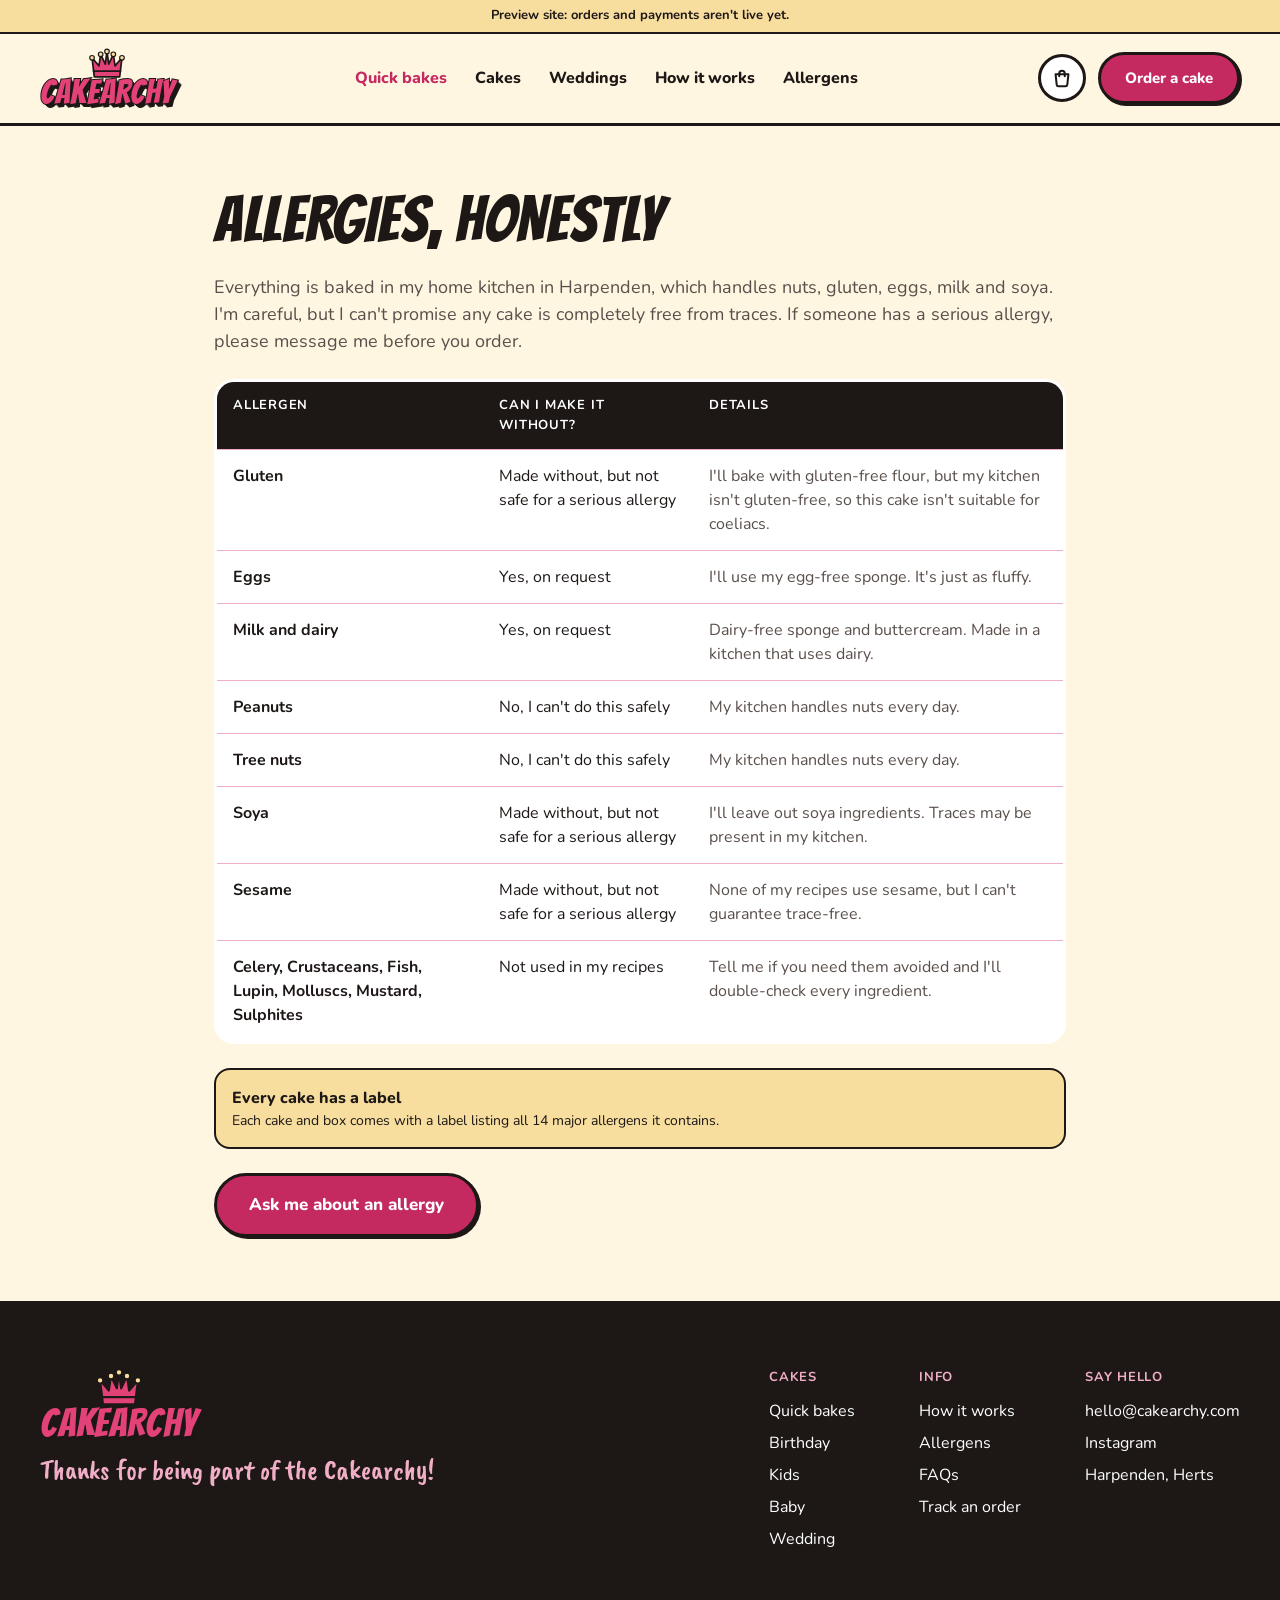
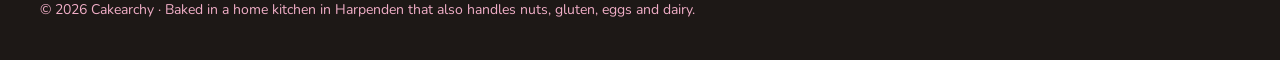
==== allergens.html @ 48535d92 "Order step 1: idea box and phone call promise Co-Authored-By: Claude Opus 5.5 <noreply@anthropic.com" ====
<!DOCTYPE html>
<html lang="en-GB">
<head>
  <meta charset="utf-8">
  <meta name="viewport" content="width=device-width, initial-scale=1">
  <title>Allergens · Cakearchy</title>
  <link rel="icon" href="assets/favicon.svg" type="image/svg+xml">
  <link rel="preconnect" href="https://fonts.googleapis.com"><link rel="preconnect" href="https://fonts.gstatic.com" crossorigin>
  <link href="https://fonts.googleapis.com/css2?family=Bangers&family=Caveat+Brush&family=Kaushan+Script&family=Nunito:wght@400;700;800&display=swap" rel="stylesheet">
  <link rel="stylesheet" href="css/styles.css?v=7">
  <style>
    table { width: 100%; border-collapse: collapse; border: 3px solid var(--border); border-radius: 20px; overflow: hidden; background: var(--bg-surface); }
    th, td { text-align: left; padding: 14px 16px; border-bottom: 1px solid var(--pink-200); vertical-align: top; }
    th { background: var(--bg-inverse); color: #fff; font-size: 13px; letter-spacing: .06em; text-transform: uppercase; }
  </style>
</head>
<body>
  <div id="site-header"></div>
  <main>
    <section class="section">
      <div class="wrap" style="max-width:900px;display:grid;gap:24px">
        <h1 class="display-l">ALLERGIES, HONESTLY</h1>
        <p class="lead">Everything is baked in my home kitchen in Harpenden, which handles nuts, gluten, eggs, milk and soya. I'm careful, but I can't promise any cake is completely free from traces. If someone has a serious allergy, please message me before you order.</p>
        <div id="table"></div>
        <div class="notice info"><div><strong>Every cake has a label</strong><p>Each cake and box comes with a label listing all 14 major allergens it contains.</p></div></div>
        <a class="btn btn-primary btn-lg" style="justify-self:start" href="mailto:hello@cakearchy.com?subject=Allergy question">Ask me about an allergy</a>
      </div>
    </section>
  </main>
  <div id="site-footer"></div>
  <script src="js/config.js?v=7"></script>
  <script src="js/site.js?v=7"></script>
  <script>
    document.addEventListener('DOMContentLoaded', () => {
      const { C } = window.CA;
      const say = { yes: 'Yes, on request', ingredients: 'Made without, but not safe for a serious allergy', no: 'No, I can\'t do this safely' };
      document.getElementById('table').innerHTML = `<table><thead><tr><th>Allergen</th><th>Can I make it without?</th><th>Details</th></tr></thead><tbody>${
        C.allergens.map(a => `<tr><td><strong>${a.name}</strong></td><td>${say[a.can]}</td><td class="muted">${a.okBody || 'My kitchen handles nuts every day.'}</td></tr>`).join('')}
        <tr><td><strong>${C.otherAllergens.join(', ')}</strong></td><td>Not used in my recipes</td><td class="muted">Tell me if you need them avoided and I'll double-check every ingredient.</td></tr></tbody></table>`;
    });
  </script>
</body>
</html>
---- css/styles.css ----
/* Cakearchy design tokens. These mirror the Figma variables. */
:root {
  --pink-50: #FCE8EF;
  --pink-200: #F1AEC7;
  --pink-500: #E34278;
  --pink-600: #C42A60;
  --butter-100: #FFF6E1;
  --butter-300: #F7DD9E;
  --cherry-600: #C1282B;
  --ink-600: #5A4F4B;
  --ink-900: #1D1816;
  --white: #FFFFFF;

  --bg-page: var(--butter-100);
  --bg-surface: var(--white);
  --bg-brand: var(--pink-500);
  --bg-brand-soft: var(--pink-200);
  --bg-brand-subtle: var(--pink-50);
  --bg-action: var(--pink-600);
  --bg-accent: var(--butter-300);
  --bg-inverse: var(--ink-900);
  --text: var(--ink-900);
  --text-2: var(--ink-600);
  --text-brand: var(--pink-600);
  --text-inv: var(--white);
  --border: var(--ink-900);

  --s-xs: 4px; --s-sm: 8px; --s-md: 12px; --s-lg: 16px; --s-xl: 24px; --s-2xl: 32px; --s-3xl: 48px; --s-4xl: 64px;
  --r-sm: 8px; --r-md: 16px; --r-lg: 24px; --r-full: 999px;
  --shadow: 4px 4px 0 var(--ink-900);
  --shadow-sm: 2px 2px 0 var(--ink-900);

  --font-display: 'Bangers', 'Impact', sans-serif;
  --font-body: 'Nunito', 'Avenir', system-ui, sans-serif;
  --font-hand: 'Caveat Brush', cursive;
  --font-script: 'Kaushan Script', cursive;

  --max: 1200px;
}

* { box-sizing: border-box; }
html { scroll-behavior: smooth; }
body {
  margin: 0; background: var(--bg-page); color: var(--text);
  font-family: var(--font-body); font-size: 16px; line-height: 1.5;
  -webkit-font-smoothing: antialiased;
}
img { max-width: 100%; display: block; }
a { color: inherit; }
button, input, select, textarea { font: inherit; color: inherit; }
:focus-visible { outline: 3px solid var(--pink-600); outline-offset: 3px; }

.wrap { width: 100%; max-width: calc(var(--max) + 2 * var(--s-xl)); margin: 0 auto; padding: 0 var(--s-xl); }
.sr-only { position: absolute; width: 1px; height: 1px; overflow: hidden; clip: rect(0 0 0 0); white-space: nowrap; }

/* Type */
.display-xl, .display-l, .display-m, h1, h2 { font-family: var(--font-display); font-weight: 400; letter-spacing: 0.01em; line-height: 0.95; margin: 0; }
.display-xl { font-size: clamp(56px, 9vw, 112px); }
.display-l, h2 { font-size: clamp(40px, 5.5vw, 64px); }
.display-m { font-size: clamp(28px, 3.5vw, 40px); }
h3 { font-size: 24px; font-weight: 800; line-height: 1.25; margin: 0; }
h4 { font-size: 18px; font-weight: 800; line-height: 1.3; margin: 0; }
p { margin: 0; }
.lead { font-size: 18px; color: var(--text-2); }
.label { font-size: 13px; font-weight: 700; letter-spacing: 0.06em; text-transform: uppercase; }
.muted { color: var(--text-2); }
.small { font-size: 14px; }
.hand { font-family: var(--font-hand); font-size: 28px; line-height: 1.1; }
.brand { color: var(--text-brand); }

/* Buttons */
.btn {
  display: inline-flex; align-items: center; justify-content: center; gap: 8px;
  border: 3px solid var(--border); border-radius: var(--r-full);
  padding: 12px 24px; font-weight: 800; font-size: 15px; text-decoration: none; cursor: pointer;
  background: var(--bg-surface); color: var(--text); transition: transform .08s ease, box-shadow .08s ease;
  white-space: nowrap;
}
.btn:hover { transform: translate(-1px, -1px); }
.btn:active { transform: translate(2px, 2px); box-shadow: none !important; }
.btn-primary { background: var(--bg-action); color: var(--text-inv); box-shadow: var(--shadow-sm); }
.btn-secondary { background: var(--bg-accent); box-shadow: var(--shadow-sm); }
.btn-outline { background: var(--bg-surface); }
.btn-lg { padding: 16px 32px; font-size: 17px; }
.btn-block { width: 100%; }
.btn[disabled] { opacity: .5; cursor: not-allowed; transform: none; }

/* Chips */
.chips { display: flex; flex-wrap: wrap; gap: 8px; }
.chip {
  border: 2px solid var(--border); background: var(--bg-surface); border-radius: var(--r-full);
  padding: 7px 16px; font-size: 13px; font-weight: 700; letter-spacing: .05em; text-transform: uppercase; cursor: pointer;
}
.chip[aria-pressed="true"], .chip.is-on { background: var(--bg-inverse); color: var(--text-inv); }
.chips-scroll { flex-wrap: nowrap; overflow-x: auto; padding-bottom: 6px; scrollbar-width: none; }
.chips-scroll::-webkit-scrollbar { display: none; }

/* Stickers */
.sticker {
  display: inline-block; font-family: var(--font-hand); font-size: 22px; line-height: 1.1;
  padding: 10px 22px; border: 3px solid var(--border); border-radius: var(--r-lg); box-shadow: var(--shadow);
  background: var(--bg-brand);
}
.sticker.butter { background: var(--bg-accent); }
.sticker.ink { background: var(--bg-inverse); color: var(--text-inv); }
.tilt-l { transform: rotate(-3deg); } .tilt-r { transform: rotate(5deg); }

/* Header */
.site-header { background: var(--bg-page); border-bottom: 3px solid var(--border); position: sticky; top: 0; z-index: 40; }
.site-header .wrap { display: flex; align-items: center; justify-content: space-between; gap: var(--s-xl); padding-top: 14px; padding-bottom: 14px; }
.logo { display: inline-flex; flex-direction: column; align-items: center; gap: 0; text-decoration: none; line-height: 1; }
.logo svg { width: 38px; height: auto; margin-bottom: -4px; position: relative; z-index: 1; }
.wordmark {
  font-family: var(--font-display); font-size: 34px; letter-spacing: .02em; color: var(--pink-500);
  -webkit-text-stroke: 2px var(--ink-900); paint-order: stroke fill;
  /* Stacked shadows make a solid offset block, so no pale gap shows between the outline and the shadow */
  text-shadow: 1px 1px 0 var(--ink-900), 2px 2px 0 var(--ink-900), 3px 3px 0 var(--ink-900), 4px 4px 0 var(--ink-900);
}
.nav { display: flex; align-items: center; gap: 28px; }
.nav a { text-decoration: none; font-weight: 800; }
.nav a.hot { color: var(--text-brand); }
.header-actions { display: flex; align-items: center; gap: 12px; }
.icon-btn {
  position: relative; width: 48px; height: 48px; border-radius: var(--r-full); border: 3px solid var(--border);
  background: var(--bg-surface); display: inline-flex; align-items: center; justify-content: center; cursor: pointer; text-decoration: none;
}
.icon-btn.menu { background: var(--bg-accent); display: none; }
.count {
  position: absolute; top: -6px; right: -6px; min-width: 22px; height: 22px; border-radius: var(--r-full);
  background: var(--bg-action); color: var(--text-inv); border: 2px solid var(--border); font-size: 11px; font-weight: 800;
  display: flex; align-items: center; justify-content: center; padding: 0 4px;
}
.count[hidden] { display: none; }
.mobile-menu { display: none; }
@media (max-width: 960px) {
  .nav, .header-actions .btn { display: none; }
  .icon-btn.menu { display: inline-flex; }
  .wordmark { font-size: 26px; }
  .logo svg { width: 30px; }
  .mobile-menu[data-open="true"] {
    display: flex; flex-direction: column; position: fixed; inset: 0; background: var(--bg-brand); z-index: 60; padding: 16px 20px 32px; overflow-y: auto;
  }
  .mobile-menu .top { display: flex; justify-content: space-between; align-items: center; margin-bottom: 24px; }
  .mobile-menu a.big { font-family: var(--font-display); font-size: 48px; text-decoration: none; border-bottom: 3px solid var(--border); padding: 8px 0; }
}

/* Sections */
section { border-top: 3px solid var(--border); }
section:first-of-type { border-top: 0; }
.section { padding: var(--s-4xl) 0; }
.section-head { text-align: center; display: grid; gap: 12px; justify-items: center; margin-bottom: var(--s-2xl); }
.bg-soft { background: var(--bg-brand-soft); }
.bg-subtle { background: var(--bg-brand-subtle); }
.bg-surface { background: var(--bg-surface); }
.bg-accent { background: var(--bg-accent); }
.bg-ink { background: var(--bg-inverse); color: var(--text-inv); }

/* Hero */
.hero { background: var(--bg-brand-soft); padding: 64px 0 56px; }
.hero-grid { display: grid; grid-template-columns: 1.1fr 1fr; gap: 48px; align-items: center; }
.hero-copy { display: grid; gap: 22px; justify-items: start; }
.hero-copy .lead { color: var(--text); max-width: 520px; font-size: 19px; }
.hero-art { position: relative; aspect-ratio: 1; max-width: 480px; justify-self: center; width: 100%; }
.hero-art .photo { width: 100%; height: 100%; border-radius: 50%; border: 4px solid var(--border); box-shadow: 6px 6px 0 var(--ink-900); object-fit: cover; }
.hero-art .sticker { position: absolute; bottom: 4%; right: -2%; }
.hero-art .badge-logo { position: absolute; left: -4%; bottom: 14%; width: 34%; }
.sparkle { position: absolute; width: 28px; }

/* Party finder */
.finder {
  margin-top: 40px; background: var(--bg-surface); border: 3px solid var(--border); border-radius: var(--r-lg); box-shadow: var(--shadow);
  padding: 16px; display: grid; grid-template-columns: repeat(3, 1fr) auto; gap: 12px; align-items: stretch;
}
.field-box {
  display: flex; align-items: center; gap: 12px; background: var(--bg-page); border: 2px solid var(--border); border-radius: var(--r-md); padding: 10px 14px;
}
.field-box label { display: block; font-size: 11px; font-weight: 700; letter-spacing: .06em; text-transform: uppercase; color: var(--text-2); }
.field-box select, .field-box input { border: 0; background: transparent; font-weight: 800; font-size: 16px; width: 100%; padding: 0; outline: none; }
.field-box > div { flex: 1; min-width: 0; }
.field-box input[type="date"] { text-align: left; -webkit-appearance: none; appearance: none; min-height: 22px; display: block; }
.field-box input[type="date"]::-webkit-date-and-time-value { text-align: left; margin: 0; }
.finder-result { margin-top: 16px; display: flex; flex-wrap: wrap; gap: 16px 24px; align-items: center; min-height: 40px; }
.pill {
  display: inline-flex; align-items: center; gap: 8px; border: 2px solid var(--border); border-radius: var(--r-full); padding: 8px 16px; font-weight: 800; font-size: 15px; background: var(--bg-accent);
}
.pill.good { background: var(--bg-accent); }
.pill.warn { background: var(--bg-inverse); color: var(--text-inv); }
.pill.info { background: var(--bg-surface); }
@media (max-width: 960px) {
  .hero { padding: 32px 0 48px; }
  .hero > .wrap { display: flex; flex-direction: column; }
  .hero-grid { display: contents; }
  .hero-copy { order: 1; }
  .finder { order: 2; grid-template-columns: 1fr; margin-top: 24px; }
  .finder-result { order: 3; }
  .hero-art { order: 4; max-width: 320px; margin-top: 32px; }
}
.qb .card-body { flex: 0 0 auto; }
.qb .card-foot { margin-top: auto; padding-top: 4px; }

/* Occasion tiles */
.tiles { display: grid; grid-template-columns: repeat(7, 1fr); gap: 14px; }
.tile { background: var(--bg-surface); border: 3px solid var(--border); border-radius: 20px; overflow: hidden; box-shadow: var(--shadow); text-decoration: none; transition: transform .1s; }
.tile:hover { transform: translate(-2px, -2px); }
.tile img { aspect-ratio: 1 / 0.9; object-fit: cover; width: 100%; border-bottom: 3px solid var(--border); }
.tile div { padding: 12px 14px; }
.tile strong { font-family: var(--font-display); font-weight: 400; font-size: 26px; display: block; line-height: 1; }
.tile span { font-size: 12px; font-weight: 700; letter-spacing: .06em; text-transform: uppercase; color: var(--text-brand); }
@media (max-width: 1100px) { .tiles { grid-auto-flow: column; grid-auto-columns: 160px; grid-template-columns: none; overflow-x: auto; padding: 4px 4px 12px; scroll-snap-type: x mandatory; } .tile { scroll-snap-align: start; } }

/* Cards */
.card { background: var(--bg-surface); border: 3px solid var(--border); border-radius: var(--r-lg); box-shadow: var(--shadow); overflow: hidden; display: flex; flex-direction: column; }
.card > img { aspect-ratio: 1 / 0.85; object-fit: cover; width: 100%; border-bottom: 3px solid var(--border); }
.card-body { padding: 20px; display: grid; gap: 8px; flex: 1; align-content: start; }
.card-foot { display: flex; justify-content: space-between; align-items: center; gap: 12px; margin-top: auto; padding: 0 20px 20px; }
.grid-3 { display: grid; grid-template-columns: repeat(3, 1fr); gap: 28px; }
.grid-4 { display: grid; grid-template-columns: repeat(4, 1fr); gap: 20px; }
.grid-5 { display: grid; grid-template-columns: repeat(5, 1fr); gap: 20px; }
.grid-2 { display: grid; grid-template-columns: repeat(2, 1fr); gap: 28px; }
@media (max-width: 1100px) { .grid-5 { grid-auto-flow: column; grid-auto-columns: 240px; grid-template-columns: none; overflow-x: auto; padding: 4px 4px 12px; } }
@media (max-width: 900px) { .grid-3, .grid-4, .grid-2 { grid-template-columns: 1fr; } }
.tag { display: inline-block; border: 2px solid var(--border); border-radius: var(--r-full); padding: 3px 12px; font-size: 11px; font-weight: 800; letter-spacing: .06em; text-transform: uppercase; background: var(--bg-surface); }
.tag.butter { background: var(--bg-accent); }
.tag.pink { background: var(--bg-brand-subtle); }
.qb { position: relative; }
.qb .tag.butter { position: absolute; top: 12px; left: 12px; }
.price { font-family: var(--font-display); font-size: 28px; line-height: 1; }
.slots { font-size: 12px; font-weight: 700; display: inline-flex; align-items: center; gap: 6px; }
.slots::before { content: ''; width: 8px; height: 8px; border-radius: 50%; background: var(--cherry-600); }
.slots.none::before { background: var(--ink-600); }

/* Lead times */
.lead-card { border: 3px solid var(--border); border-radius: 20px; padding: 24px; display: grid; gap: 8px; align-content: start; }
.lead-card .big { font-family: var(--font-display); font-size: 40px; line-height: 1; }
.banner { margin-top: 24px; background: var(--bg-inverse); color: var(--text-inv); border-radius: 20px; padding: 24px 32px; display: flex; gap: 24px; align-items: center; justify-content: space-between; flex-wrap: wrap; }

/* Steps */
.step-card { background: var(--bg-surface); border: 3px solid var(--border); border-radius: var(--r-lg); box-shadow: var(--shadow); padding: 28px; display: grid; gap: 12px; align-content: start; }
.num { width: 56px; height: 56px; border-radius: 50%; background: var(--bg-brand); border: 3px solid var(--border); display: flex; align-items: center; justify-content: center; font-family: var(--font-display); font-size: 30px; }

/* Notices */
.notice { display: flex; gap: 12px; padding: 16px; border: 2px solid var(--border); border-radius: var(--r-md); background: var(--bg-accent); }
.notice.good { background: var(--bg-brand-soft); }
.notice.warn { background: var(--bg-inverse); color: var(--text-inv); }
.notice.info { background: var(--bg-accent); }
.notice strong { display: block; font-weight: 800; }
.notice p { font-size: 14px; }
.notice svg { flex: 0 0 22px; margin-top: 1px; }

/* Forms */
.form-grid { display: grid; gap: 16px; }
.field label, .field .label { display: block; margin-bottom: 6px; color: var(--text-2); }
.input, textarea.input, select.input {
  width: 100%; border: 2px solid var(--border); border-radius: 14px; background: var(--bg-surface); padding: 14px 16px; font-size: 16px; outline: none;
}
.input:focus { box-shadow: var(--shadow-sm); }
.choice {
  display: flex; align-items: center; gap: 14px; padding: 16px; border: 2px solid var(--border); border-radius: 18px; background: var(--bg-surface); cursor: pointer;
}
.choice input { position: absolute; opacity: 0; pointer-events: none; }
.choice .dot { flex: 0 0 26px; height: 26px; border: 2.5px solid var(--border); border-radius: 50%; background: var(--bg-surface); display: flex; align-items: center; justify-content: center; }
.choice .box { flex: 0 0 26px; height: 26px; border: 2.5px solid var(--border); border-radius: 8px; background: var(--bg-surface); display: flex; align-items: center; justify-content: center; }
.choice .txt { flex: 1; }
.choice .txt strong { display: block; font-weight: 800; }
.choice .txt small { color: var(--text-2); font-size: 14px; }
.choice .amt { font-weight: 800; color: var(--text-brand); white-space: nowrap; }
.choice:has(input:checked) { background: var(--bg-brand-subtle); border-width: 3px; box-shadow: var(--shadow-sm); }
.choice:has(input[type=radio]:checked) .dot::after { content: ''; width: 13px; height: 13px; border-radius: 50%; background: var(--bg-action); }
.choice:has(input[type=checkbox]:checked) .box { background: var(--bg-action); }
.choice:has(input[type=checkbox]:checked) .box::after { content: ''; width: 12px; height: 7px; border-left: 3px solid #fff; border-bottom: 3px solid #fff; transform: rotate(-45deg) translate(1px, -1px); }
.choice:has(input:focus-visible) { outline: 3px solid var(--pink-600); outline-offset: 3px; }
.upload { border: 2px dashed var(--border); border-radius: 18px; background: var(--bg-brand-subtle); padding: 24px; text-align: center; display: grid; gap: 6px; justify-items: center; cursor: pointer; }
.thumbs { display: flex; gap: 10px; flex-wrap: wrap; }
.thumbs button { padding: 0; border: 2px solid var(--border); border-radius: 14px; overflow: hidden; width: 80px; height: 80px; cursor: pointer; background: none; }
.thumbs button[aria-pressed="true"] { border: 4px solid var(--pink-600); }
.thumbs img { width: 100%; height: 100%; object-fit: cover; }

/* Flow pages (order, basket) */
.flow { max-width: 560px; margin: 0 auto; min-height: 100vh; display: flex; flex-direction: column; background: var(--bg-page); }
.flow-head { padding: 16px 20px 20px; border-bottom: 3px solid var(--border); display: grid; gap: 12px; background: var(--bg-page); position: sticky; top: var(--header-h, 0px); z-index: 10; }
.flow-head .row { display: flex; align-items: center; gap: 12px; }
.flow-head .row .label { flex: 1; color: var(--text-2); }
.back { background: none; border: 0; padding: 4px; cursor: pointer; display: inline-flex; }
.progress { height: 12px; border: 2px solid var(--border); border-radius: var(--r-full); background: var(--bg-surface); overflow: hidden; }
.progress span { display: block; height: 100%; background: var(--bg-brand); transition: width .3s ease; }
.flow-title { font-family: var(--font-display); font-size: 36px; line-height: .95; }
.flow-body { padding: 24px 20px 32px; display: grid; gap: 16px; flex: 1; align-content: start; }
.flow-bar { position: sticky; bottom: 0; background: var(--bg-surface); border-top: 3px solid var(--border); padding: 14px 20px 24px; display: flex; align-items: center; gap: 12px; }
.flow-bar .total { flex: 1; }
.flow-bar .total .price { font-size: 26px; }
.summary { border: 3px solid var(--border); border-radius: 18px; background: var(--bg-surface); overflow: hidden; }
.summary .row { display: flex; gap: 12px; padding: 12px 16px; border-top: 1px solid var(--pink-200); align-items: start; }
.summary .row:first-child { border-top: 0; }
.summary .row div { flex: 1; }
.summary .edit { font-weight: 800; color: var(--text-brand); font-size: 14px; background: none; border: 0; text-decoration: underline; cursor: pointer; }
.hidden { display: none !important; }

/* Timeline */
.timeline { background: var(--bg-surface); border: 3px solid var(--border); border-radius: 20px; box-shadow: var(--shadow); padding: 12px 20px; }
.timeline li { list-style: none; display: flex; gap: 14px; align-items: center; padding: 10px 0; }
.timeline ul { margin: 0; padding: 0; }
.timeline .d { flex: 0 0 22px; height: 22px; border-radius: 50%; border: 3px solid var(--border); background: var(--bg-surface); }
.timeline .done .d { background: var(--bg-action); }
.timeline .now .d { background: var(--bg-accent); }

/* FAQ */
.faq { max-width: 800px; margin: 0 auto; display: grid; gap: 12px; }
.faq details { border: 2px solid var(--border); border-radius: var(--r-md); background: var(--bg-surface); padding: 18px 24px; }
.faq details[open] { background: var(--bg-brand-subtle); }
.faq summary { font-weight: 800; font-size: 18px; cursor: pointer; list-style: none; display: flex; justify-content: space-between; gap: 16px; }
.faq summary::after { content: '+'; font-size: 24px; line-height: 1; }
.faq details[open] summary::after { content: '×'; }
.faq p { margin-top: 8px; color: var(--text-2); }

/* Footer */
.site-footer { background: var(--bg-inverse); color: var(--text-inv); border-top: 3px solid var(--border); padding: 64px 0 40px; }
.footer-top { display: flex; justify-content: space-between; gap: 40px; flex-wrap: wrap; }
.footer-cols { display: flex; gap: 64px; flex-wrap: wrap; }
.footer-cols h5 { margin: 0 0 12px; color: var(--pink-200); font-size: 13px; letter-spacing: .06em; }
.footer-cols a { display: block; text-decoration: none; margin-bottom: 8px; }
.site-footer .legal { margin-top: 40px; color: var(--pink-200); font-size: 14px; }

/* Misc */
.ig-grid { display: grid; grid-template-columns: repeat(4, 1fr); gap: 20px; }
.ig-grid img { border: 3px solid var(--border); border-radius: 24px; aspect-ratio: 1; object-fit: cover; }
@media (max-width: 760px) { .ig-grid { grid-template-columns: repeat(2, 1fr); gap: 12px; } }
.split { display: grid; grid-template-columns: 1fr 1fr; gap: 64px; align-items: center; }
@media (max-width: 900px) { .split { grid-template-columns: 1fr; gap: 32px; } .section { padding: 56px 0; } }
.toast { position: fixed; left: 50%; bottom: 24px; transform: translateX(-50%); background: var(--bg-inverse); color: var(--text-inv); padding: 12px 20px; border-radius: var(--r-full); border: 2px solid var(--border); font-weight: 800; z-index: 80; box-shadow: var(--shadow); }
.site-footer .logo svg { width: 48px; }
.mock-banner { background: var(--bg-accent); border-bottom: 2px solid var(--border); text-align: center; font-size: 13px; font-weight: 700; padding: 6px 12px; }

.intro-line { margin: 0 0 4px; font-size: 15px; }
textarea.input { resize: vertical; min-height: 88px; line-height: 1.4; padding-top: 12px; }
.field small.muted { display: block; margin-top: 6px; font-size: 13px; }
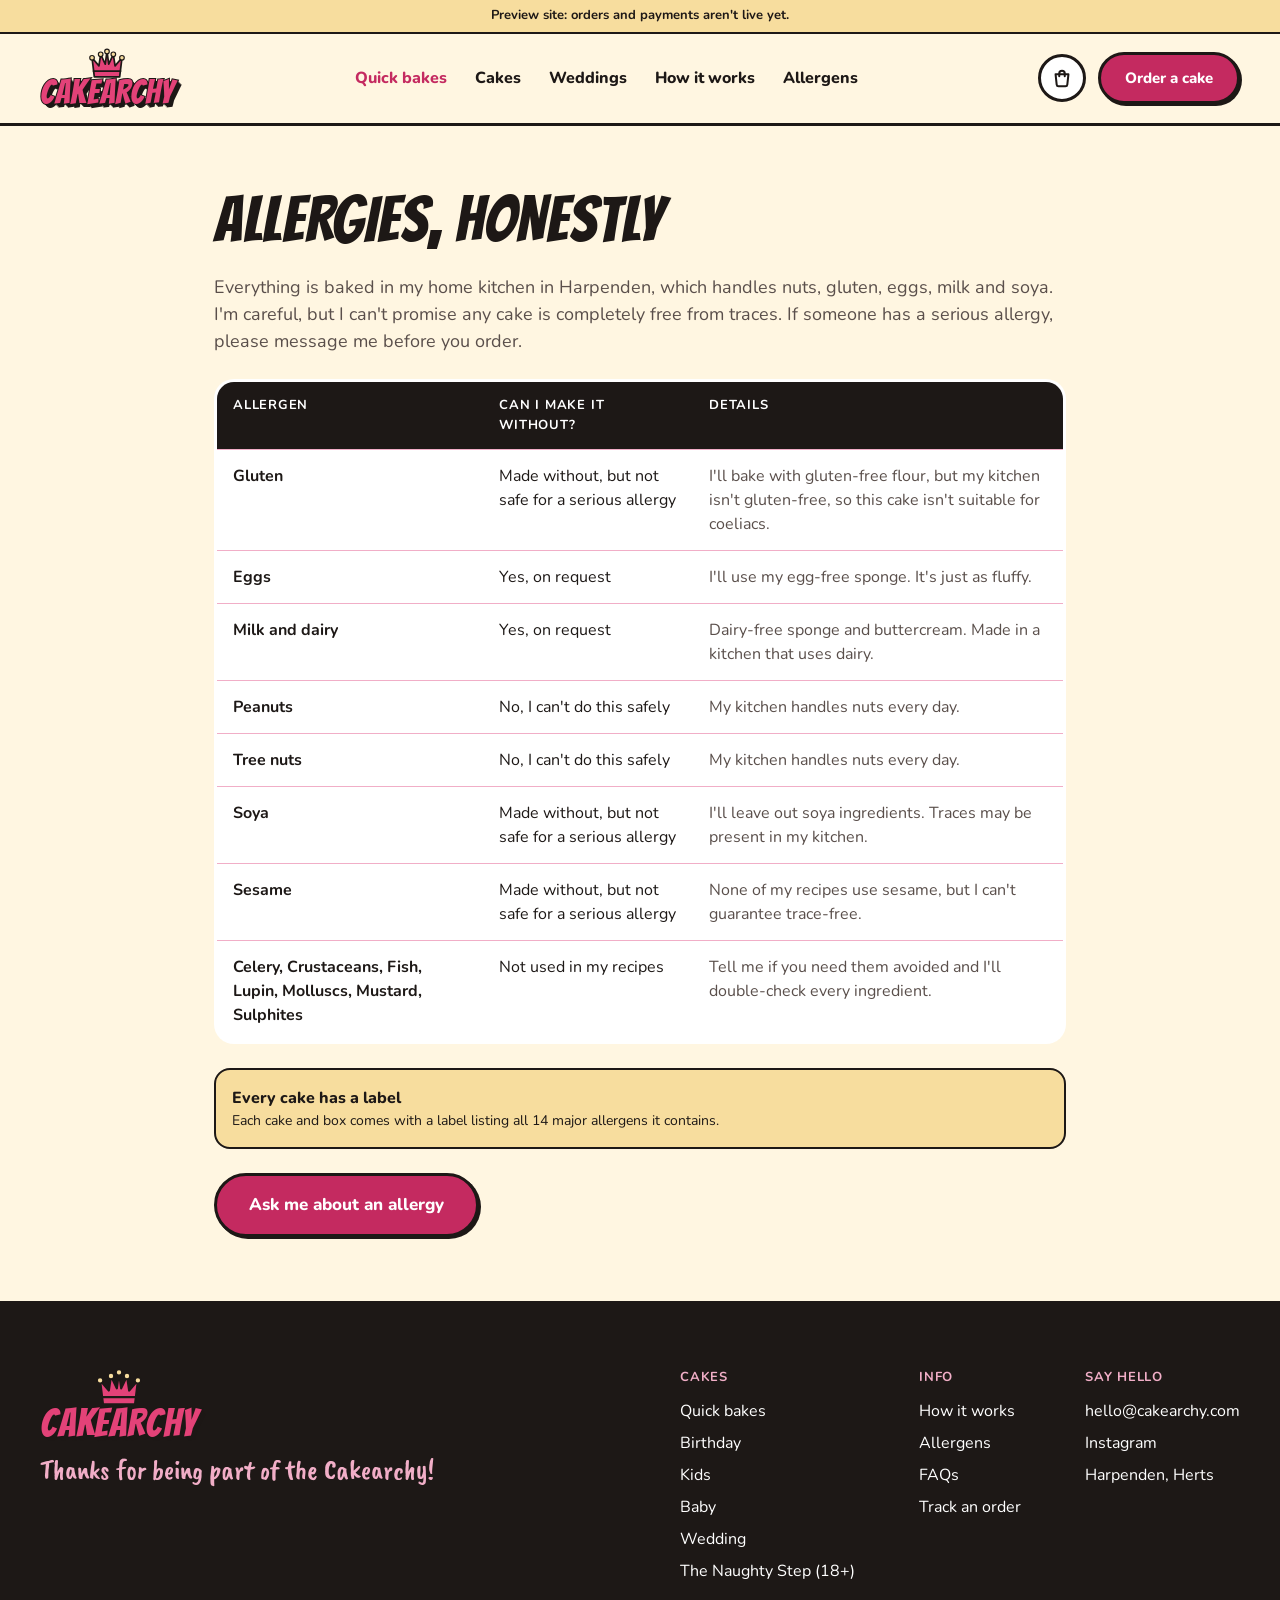
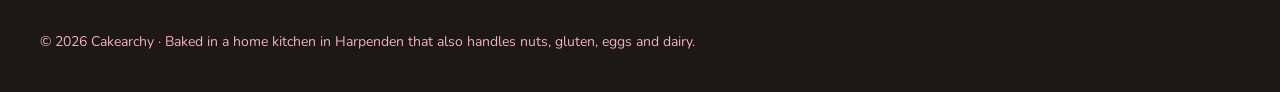
==== commit 4aa62197: "The Naughty Step: 18+ range with age gate and homepage tile Co-Authored-By: Claude Opus 5.5 <noreply" ====
--- a/allergens.html
+++ b/allergens.html
@@ -7,7 +7,7 @@
   <link rel="icon" href="assets/favicon.svg" type="image/svg+xml">
   <link rel="preconnect" href="https://fonts.googleapis.com"><link rel="preconnect" href="https://fonts.gstatic.com" crossorigin>
   <link href="https://fonts.googleapis.com/css2?family=Bangers&family=Caveat+Brush&family=Kaushan+Script&family=Nunito:wght@400;700;800&display=swap" rel="stylesheet">
-  <link rel="stylesheet" href="css/styles.css?v=7">
+  <link rel="stylesheet" href="css/styles.css?v=8">
   <style>
     table { width: 100%; border-collapse: collapse; border: 3px solid var(--border); border-radius: 20px; overflow: hidden; background: var(--bg-surface); }
     th, td { text-align: left; padding: 14px 16px; border-bottom: 1px solid var(--pink-200); vertical-align: top; }
--- a/css/styles.css
+++ b/css/styles.css
@@ -199,7 +199,13 @@
 .qb .card-foot { margin-top: auto; padding-top: 4px; }
 
 /* Occasion tiles */
-.tiles { display: grid; grid-template-columns: repeat(7, 1fr); gap: 14px; }
+.tiles { display: grid; grid-template-columns: repeat(8, 1fr); gap: 14px; }
+.tile-naughty { background: var(--ink-900); }
+.tile-naughty strong { color: var(--pink-500); }
+.tile-naughty span { color: var(--pink-200); }
+.tile-naughty .tile-18 { aspect-ratio: 1 / 0.9; border-bottom: 3px solid var(--border); background: var(--pink-500); display: grid; place-content: center; justify-items: center; gap: 8px; padding: 10px; text-align: center; }
+.tile-naughty .pill18 { font-family: var(--font-display); font-size: 40px; line-height: 1; color: #fff; background: var(--ink-900); border: 3px solid #fff; border-radius: 999px; padding: 6px 16px; letter-spacing: .02em; transform: rotate(-6deg); }
+.tile-naughty .tile-hush { color: var(--ink-900); font-size: 12px; font-weight: 800; letter-spacing: .04em; text-transform: uppercase; line-height: 1.25; }
 .tile { background: var(--bg-surface); border: 3px solid var(--border); border-radius: 20px; overflow: hidden; box-shadow: var(--shadow); text-decoration: none; transition: transform .1s; }
 .tile:hover { transform: translate(-2px, -2px); }
 .tile img { aspect-ratio: 1 / 0.9; object-fit: cover; width: 100%; border-bottom: 3px solid var(--border); }
